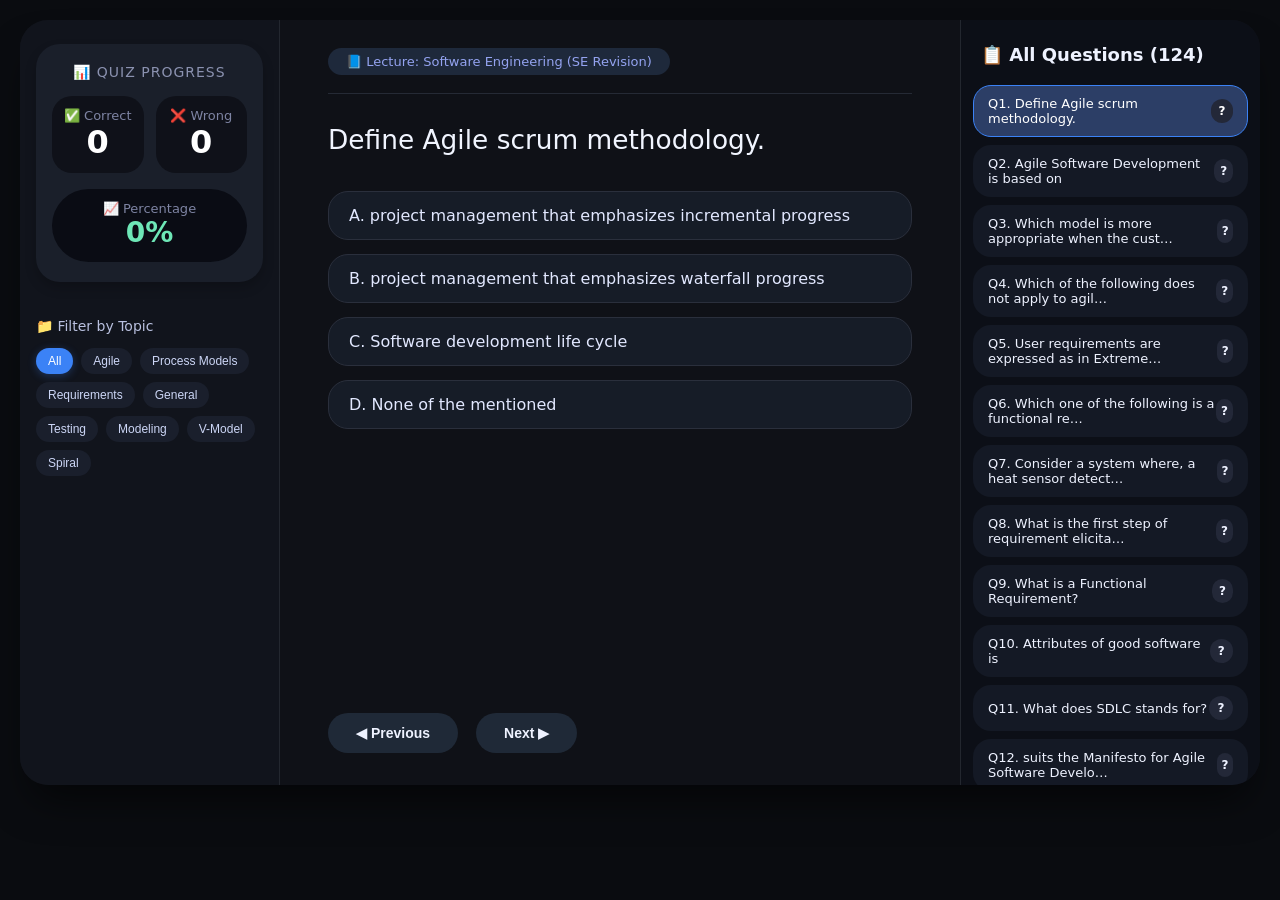
==== index.html @ 55962c2b "Rename file" ====
<!DOCTYPE html>
<html lang="en">
<head>
    <meta charset="UTF-8">
    <meta name="viewport" content="width=device-width, initial-scale=1.0, user-scalable=yes">
    <title>SE Revision Quiz | Software Engineering Interactive</title>
    <style>
        * {
            margin: 0;
            padding: 0;
            box-sizing: border-box;
        }

        body {
            background: #0a0c10;
            font-family: 'Inter', system-ui, -apple-system, 'Segoe UI', Roboto, 'Helvetica Neue', sans-serif;
            padding: 20px;
            color: #eef2ff;
        }

        /* main container */
        .quiz-container {
            max-width: 1600px;
            margin: 0 auto;
            display: grid;
            grid-template-columns: 260px 1fr 300px;
            gap: 20px;
            background: #0f1117;
            border-radius: 28px;
            overflow: hidden;
            box-shadow: 0 25px 40px -12px rgba(0,0,0,0.6);
        }

        /* ========= LEFT PANEL (Stats + Categories) ========= */
        .stats-panel {
            background: #11141c;
            padding: 24px 16px;
            border-right: 1px solid #23272f;
            display: flex;
            flex-direction: column;
            gap: 28px;
        }

        .stats-card {
            background: #1a1f2a;
            border-radius: 24px;
            padding: 20px 16px;
            text-align: center;
            box-shadow: 0 6px 12px rgba(0,0,0,0.2);
        }

        .stats-card h3 {
            font-size: 14px;
            font-weight: 500;
            text-transform: uppercase;
            letter-spacing: 1px;
            color: #8b92b0;
            margin-bottom: 16px;
        }

        .stats-numbers {
            display: flex;
            justify-content: space-between;
            gap: 12px;
            margin-top: 8px;
        }

        .stat-item {
            flex: 1;
            background: #0f1119;
            border-radius: 20px;
            padding: 12px 4px;
        }

        .stat-label {
            font-size: 13px;
            color: #7e84a3;
        }

        .stat-value {
            font-size: 32px;
            font-weight: 700;
            color: white;
            line-height: 1.2;
        }

        .percentage {
            margin-top: 16px;
            background: #0a0c14;
            border-radius: 40px;
            padding: 12px;
        }

        .percentage .stat-label {
            font-size: 13px;
        }

        .percentage .stat-value {
            font-size: 28px;
            color: #6ee7b7;
        }

        .category-filter {
            margin-top: 8px;
        }

        .category-filter h4 {
            font-size: 14px;
            margin-bottom: 14px;
            color: #b9c0df;
            font-weight: 500;
        }

        .filter-buttons {
            display: flex;
            flex-wrap: wrap;
            gap: 8px;
        }

        .filter-btn {
            background: #1a1f2c;
            border: none;
            padding: 6px 12px;
            border-radius: 40px;
            font-size: 12px;
            font-weight: 500;
            color: #ccd6f6;
            cursor: pointer;
            transition: all 0.2s;
        }

        .filter-btn.active {
            background: #3b82f6;
            color: white;
            box-shadow: 0 2px 8px rgba(59,130,246,0.3);
        }

        .filter-btn:hover:not(.active) {
            background: #2d3343;
        }

        /* ========= MIDDLE PANEL (Lecture + Question) ========= */
        .quiz-main {
            background: #0f1117;
            padding: 28px 28px 32px;
            display: flex;
            flex-direction: column;
        }

        .lecture-header {
            border-bottom: 1px solid #252a35;
            padding-bottom: 18px;
            margin-bottom: 28px;
        }

        .lecture-badge {
            background: #1e293b;
            display: inline-block;
            padding: 6px 18px;
            border-radius: 40px;
            font-size: 13px;
            font-weight: 500;
            color: #94a3f0;
        }

        .question-area {
            flex: 1;
        }

        .question-text {
            font-size: 1.65rem;
            font-weight: 500;
            line-height: 1.4;
            margin-bottom: 32px;
            color: #f1f5ff;
        }

        .options-list {
            display: flex;
            flex-direction: column;
            gap: 14px;
            margin-bottom: 48px;
        }

        .option {
            background: #161c27;
            border-radius: 20px;
            padding: 14px 20px;
            border: 1px solid #2a2f3c;
            cursor: pointer;
            transition: all 0.2s;
            font-size: 1rem;
            color: #e2e8ff;
        }

        .option:hover {
            background: #1f2736;
            border-color: #4b556b;
        }

        .option.disabled-opt {
            pointer-events: none;
            opacity: 0.7;
        }

        .option.correct-highlight {
            background: #0f3b2c;
            border-color: #2ecc71;
            color: #c6f7e5;
        }

        .option.wrong-highlight {
            background: #3b1e2a;
            border-color: #f87171;
            color: #ffe0e0;
        }

        .nav-buttons {
            display: flex;
            gap: 18px;
            margin-top: 20px;
        }

        .nav-btn {
            background: #1f2937;
            border: none;
            padding: 12px 28px;
            border-radius: 44px;
            font-weight: 600;
            font-size: 14px;
            color: #eef2ff;
            cursor: pointer;
            transition: 0.2s;
        }

        .nav-btn:hover {
            background: #2d3a4e;
        }

        /* ========= RIGHT PANEL (All Questions) ========= */
        .all-questions-panel {
            background: #0c0f17;
            border-left: 1px solid #23272f;
            padding: 24px 12px;
            overflow-y: auto;
            max-height: 85vh;
        }

        .all-questions-panel h3 {
            font-size: 18px;
            margin-bottom: 20px;
            padding-left: 8px;
            font-weight: 600;
        }

        .questions-grid {
            display: flex;
            flex-direction: column;
            gap: 8px;
        }

        .q-item {
            background: #141925;
            padding: 10px 14px;
            border-radius: 18px;
            font-size: 13px;
            font-weight: 500;
            cursor: pointer;
            transition: 0.1s;
            display: flex;
            justify-content: space-between;
            align-items: center;
            border: 1px solid transparent;
        }

        .q-item:hover {
            background: #1f2538;
            border-color: #3b4259;
        }

        .q-item.active-question {
            background: #2c3e66;
            border-color: #3b82f6;
            color: white;
        }

        .q-status {
            width: 24px;
            height: 24px;
            border-radius: 30px;
            background: #232838;
            display: inline-flex;
            align-items: center;
            justify-content: center;
            font-size: 12px;
            font-weight: bold;
        }

        .q-status.correct-dot {
            background: #2ecc71;
            color: #000;
        }

        .q-status.wrong-dot {
            background: #f97316;
            color: white;
        }

        .footer-note {
            margin-top: 24px;
            text-align: center;
            font-size: 11px;
            color: #5b6380;
        }

        @media (max-width: 1000px) {
            .quiz-container {
                grid-template-columns: 1fr;
            }
            .stats-panel, .all-questions-panel {
                border: none;
            }
        }
    </style>
</head>
<body>
<div class="quiz-container" id="quizRoot">
    <!-- left panel dynamic but filled via js -->
</div>

<script>
    // --------------------------------------------------------------
    //  COMPLETE QUESTION BANK (Based on SE Revision I.pdf)
    //  total 124 questions, covering Agile, Requirements, V-Model, Spiral, UML, etc.
    // --------------------------------------------------------------
    const QUESTIONS = [
        { id:1, text:"Define Agile scrum methodology.", options:["project management that emphasizes incremental progress","project management that emphasizes waterfall progress","Software development life cycle","None of the mentioned"], correct:0, category:"Agile" },
        { id:2, text:"Agile Software Development is based on", options:["Incremental Development","Iterative Development","All the above","None of the above"], correct:2, category:"Agile" },
        { id:3, text:"Which model is more appropriate when the customer is expected to change requirements during the product development?", options:["Waterfall model","Incremental model","Reuse-based development","None of the mentioned"], correct:1, category:"Process Models" },
        { id:4, text:"Which of the following does not apply to agility to a software process?", options:["Uses incremental product delivery strategy","Only essential work products are produced","Eliminate project planning and testing","All the above"], correct:2, category:"Agile" },
        { id:5, text:"User requirements are expressed as in Extreme Programming.", options:["implementation tasks","functionalities","scenarios","All the above"], correct:2, category:"Agile" },
        { id:6, text:"Which one of the following is a functional requirement?", options:["Maintainability","Portability","Performance","All of the above"], correct:3, category:"Requirements" },
        { id:7, text:"Consider a system where, a heat sensor detects an intrusion and alerts the security company. What kind of a requirement the system is providing?", options:["Functional","Non-functional","All the above","None of the above"], correct:0, category:"Requirements" },
        { id:8, text:"What is the first step of requirement elicitation?", options:["Identifying Stakeholder","Listing out Requirements","Requirements Gathering","All the above"], correct:0, category:"Requirements" },
        { id:9, text:"What is a Functional Requirement?", options:["Specifies the tasks the program must complete","Specifies the tasks the program should not complete","Specifies the tasks the program must not work","All of the mentioned"], correct:0, category:"Requirements" },
        { id:10, text:"Attributes of good software is", options:["Development","Maintainability & functionality","Functionality","Maintainability"], correct:1, category:"General" },
        { id:11, text:"What does SDLC stands for?", options:["System Design Life Cycle","Software Design Life Cycle","Software Development Life Cycle","System Development Life cycle"], correct:2, category:"General" },
        { id:12, text:"suits the Manifesto for Agile Software Development.", options:["Customer collaboration","Individuals and interactions","Working software","All of the mentioned"], correct:3, category:"Agile" },
        { id:13, text:"What are agile manifesto principles?", options:["Customer satisfaction","Face-to-face communication within a development team","Changes in requirements are welcome","All of the mentioned"], correct:3, category:"Agile" },
        { id:14, text:"Which one of the following is not a step of requirement engineering?", options:["elicitation","design","analysis","documentation"], correct:1, category:"Requirements" },
        { id:15, text:"The user system requirements are the parts of which document?", options:["SDD","SRS","DDD","SRD"], correct:1, category:"Requirements" },
        { id:16, text:"What is the primary purpose of software engineering?", options:["To write code","To manage software projects","To create reliable software systems","To debug existing software"], correct:2, category:"General" },
        { id:17, text:"What does 'refactoring' mean in software development?", options:["Adding new features","Improving code structure without changing its behavior","Testing the software","Writing documentation"], correct:1, category:"Agile" },
        { id:18, text:"What is the main goal of software testing?", options:["To ensure software meets requirements","To reduce development time","To increase software complexity","To eliminate all bugs"], correct:0, category:"Testing" },
        { id:19, text:"In software development, what is a 'sprint'?", options:["A long-term project phase","A short, time-boxed period for completing specific work","A type of software release","A method for bug fixing"], correct:1, category:"Agile" },
        { id:20, text:"Which of the following is a key principle of Agile development?", options:["Comprehensive documentation","Customer collaboration over contract negotiation","Following a strict plan","Delivering a complete product at once"], correct:1, category:"Agile" },
        { id:21, text:"What is the role of a 'scrum master' in agile development?", options:["To write code","To manage the product backlog","To facilitate the scrum process and remove obstacles","To perform user acceptance testing"], correct:2, category:"Agile" },
        { id:22, text:"What is a software requirement?", options:["A system's architecture","A service needed by a user","A programming language specification","None of the above"], correct:1, category:"Requirements" },
        { id:23, text:"Which type of requirement specifies what the system should do?", options:["Functional requirements","Non-functional requirements","Performance requirements","System requirements"], correct:0, category:"Requirements" },
        { id:24, text:"Which of the following is an example of non-functional requirements?", options:["User login functionality","System scalability","Payment processing","Account management"], correct:1, category:"Requirements" },
        { id:25, text:"What is requirements engineering?", options:["Building software","Documenting user needs","A process to identify, document, and manage requirements","Coding and testing software"], correct:2, category:"Requirements" },
        { id:26, text:"The first step in requirements engineering is", options:["Validation","Elicitation","Analysis","Specification"], correct:1, category:"Requirements" },
        { id:27, text:"A requirement that specifies how fast a system must respond is an example of ....", options:["Functional requirement","Non-functional requirement","User requirement","None of the above"], correct:1, category:"Requirements" },
        { id:28, text:"Which elicitation method involves interacting directly with stakeholders?", options:["Document analysis","Interviews","Observation","Brainstorming"], correct:1, category:"Requirements" },
        { id:29, text:"A structured group session to gather requirements is called", options:["Survey","Brainstorming","Joint Application Development (JAD)","Focus group"], correct:2, category:"Requirements" },
        { id:30, text:"What is the purpose of prototyping in requirements elicitation?", options:["To test code","To visualize user requirements","To prepare the final system","To evaluate system performance"], correct:1, category:"Requirements" },
        { id:31, text:"Which technique is best for understanding user tasks in their natural environment?", options:["Observation","Interview","Questionnaire","Workshop"], correct:0, category:"Requirements" },
        { id:32, text:"What is a 'use case'?", options:["A testing technique","A representation of user-system interaction","A deployment diagram","A project management tool"], correct:1, category:"Modeling" },
        { id:33, text:"In requirements elicitation, 'document analysis' involves", options:["Creating new documents","Reviewing existing documentation","Writing test cases","Managing risk"], correct:1, category:"Requirements" },
        { id:34, text:"Which of these is a stakeholder in requirements gathering?", options:["End-user","System architect","Customer","All of the above"], correct:3, category:"Requirements" },
        { id:35, text:"Which process ensures all requirements are complete and consistent?", options:["Validation","Analysis","Specification","Design"], correct:0, category:"Requirements" },
        { id:36, text:"Which diagram is used to model requirements?", options:["Sequence diagram","Use case diagram","Class diagram","Activity diagram"], correct:1, category:"Modeling" },
        { id:37, text:"Requirements that contradict each other are called", options:["Overlapping requirements","Inconsistent requirements","Derived requirements","Functional requirements"], correct:1, category:"Requirements" },
        { id:38, text:"What is the main purpose of the Software Requirements Specification (SRS) document?", options:["To design the software","To outline requirements in detail","To test the software","To validate software performance"], correct:1, category:"Requirements" },
        { id:39, text:"Which of the following is NOT a characteristic of a good requirement?", options:["Feasibility","Ambiguity","Testability","Traceability"], correct:1, category:"Requirements" },
        { id:40, text:"A requirement that is ambiguous", options:["Is precise and testable","Is open to multiple interpretations","Clearly defines user needs","Has measurable acceptance criteria"], correct:1, category:"Requirements" },
        { id:41, text:"Which SRS quality attribute ensures requirements are implementable within the system constraints?", options:["Completeness","Feasibility","Consistency","Modifiability"], correct:1, category:"Requirements" },
        { id:42, text:"What is the importance of prioritizing requirements?", options:["To reduce project cost","To address high-impact needs first","To eliminate unnecessary features","To define system constraints"], correct:1, category:"Requirements" },
        { id:43, text:"What is the main purpose of requirements validation?", options:["To ensure requirements meet stakeholder needs","To verify system functionality","To prioritize requirements","To eliminate redundant requirements"], correct:0, category:"Requirements" },
        { id:44, text:"Which model is suitable for projects with unclear or changing requirements?", options:["Waterfall model","Plan-based model","Agile model","All the mentioned"], correct:2, category:"Process Models" },
        { id:45, text:"What is a 'user story' in Agile?", options:["A detailed technical document","A description of a feature from the user's perspective","A project management chart","A database schema"], correct:1, category:"Agile" },
        { id:46, text:"Which of the following is NOT a core principle of Agile?", options:["Customer collaboration","Responding to change","Following a strict plan","Working software"], correct:2, category:"Agile" },
        { id:47, text:"Continuous integration is a practice associated with which process?", options:["Waterfall","Agile","Spiral","Prototype"], correct:1, category:"Agile" },
        { id:48, text:"Which process is focused on early feedback by creating working versions of the software?", options:["Waterfall","Spiral","Prototype","V- model"], correct:2, category:"Process Models" },
        { id:49, text:"Which model is suitable for safety-critical systems?", options:["Agile","Waterfall","Prototype","Big bang"], correct:1, category:"Process Models" },
        { id:50, text:"What is 'refactoring' in software development?", options:["Adding new features","Redesigning the database","Improving internal structure without changing external behavior","Writing user documentation"], correct:2, category:"Agile" },
        { id:51, text:"What is the primary goal of software integration?", options:["To isolate individual components","To combine software components into a unified system","To document user requirements","To design user interfaces"], correct:1, category:"General" },
        { id:52, text:"Which type of testing focuses on verifying the interaction between software modules?", options:["Unit testing","Integration testing","System testing","Acceptance testing"], correct:1, category:"Testing" },
        { id:53, text:"What is the primary goal of reuse-oriented software engineering?", options:["Develop from scratch","Minimize development time and cost by reusing components","Focus on highly customized software","Prioritize documentation"], correct:1, category:"General" },
        { id:54, text:"What is the primary goal of requirements engineering?", options:["Writing code efficiently","Designing user interfaces","Understanding and documenting user needs","Testing software thoroughly"], correct:2, category:"Requirements" },
        { id:55, text:"Which phase of requirements engineering involves gathering information from stakeholders?", options:["Validation","Elicitation","Specification","Management"], correct:1, category:"Requirements" },
        { id:56, text:"What is a 'stakeholder' in requirements engineering?", options:["Software developer","Anyone affected by the system","Database administrator","Network engineer"], correct:1, category:"Requirements" },
        { id:57, text:"What does 'functional requirements' describe?", options:["User interface design","System performance","What the system should do","Security constraints"], correct:2, category:"Requirements" },
        { id:58, text:"What does 'non-functional requirements' describe?", options:["Specific features","How well the system performs","Database schemas","User manuals"], correct:1, category:"Requirements" },
        { id:59, text:"Which technique is used to document requirements in a structured way?", options:["Brainstorming","Prototyping","Use cases","Interviews"], correct:2, category:"Requirements" },
        { id:60, text:"What is a 'use case diagram'?", options:["Database relationships","User interactions with the system","Code dependencies","Network topology"], correct:1, category:"Modeling" },
        { id:61, text:"Benefit of prioritizing requirements?", options:["Increased complexity","Focus on most critical features first","Reduced user satisfaction","Increased costs"], correct:1, category:"Requirements" },
        { id:62, text:"Which activities included in Requirements engineering process?", options:["Elicitation and analysis","Specification","Validation","All the mentioned"], correct:3, category:"Requirements" },
        { id:63, text:"What is the primary purpose of software validation?", options:["Verify software built correctly","Ensure software meets user requirements","Optimize code performance","Document development"], correct:1, category:"Testing" },
        { id:64, text:"Verification is concerned with", options:["User satisfaction","Building the right product","Building the product right","Design phase"], correct:2, category:"Testing" },
        { id:65, text:"Validation is concerned with", options:["User satisfaction","Building the right product","Building the product right","Design phase"], correct:1, category:"Testing" },
        { id:66, text:"Which of the following is an example of validation?", options:["Inspection","Walkthrough","User acceptance testing","Static analysis"], correct:2, category:"Testing" },
        { id:67, text:"Which process ensures compliance with specifications?", options:["Validation","Verification","Maintenance","Deployment"], correct:1, category:"Testing" },
        { id:68, text:"Which question does verification answer?", options:["Is product useful?","Are we building the right product?","Are we building the product right?","Is product profitable?"], correct:2, category:"Testing" },
        { id:69, text:"Which question does validation answer?", options:["Is design correct?","Are we building the right product?","Are we building the product right?","Is coding correct?"], correct:1, category:"Testing" },
        { id:70, text:"Which of the following is a validation activity?", options:["Unit testing","Integration testing","Acceptance testing","Static analysis"], correct:2, category:"Testing" },
        { id:71, text:"Role of the customer or end-user in validation?", options:["Design architecture","Reviewing and approving software","Writing code","Managing team"], correct:1, category:"Testing" },
        { id:72, text:"Which testing technique determines if software satisfies specified requirements?", options:["Unit testing","Integration testing","System testing","Acceptance testing"], correct:3, category:"Testing" },
        { id:73, text:"Difference between verification and validation?", options:["Verification checks correctness, validation checks user needs","Verification checks user needs, validation checks correctness","Same thing","Performance vs security"], correct:0, category:"Testing" },
        { id:74, text:"In V-model, which phase corresponds to unit testing?", options:["Requirements analysis","Architectural design","Detailed design","Coding"], correct:3, category:"V-Model" },
        { id:75, text:"Which phase corresponds to acceptance testing in V-model?", options:["Requirements analysis","Architectural design","System design","Coding"], correct:0, category:"V-Model" },
        { id:76, text:"What does the 'V' in V-model represent?", options:["Validation and verification","Visual representation","Velocity and volume","Variability"], correct:0, category:"V-Model" },
        { id:77, text:"In V-model, which testing level is performed after integration testing?", options:["Unit testing","Acceptance testing","System testing","Alpha testing"], correct:2, category:"V-Model" },
        { id:78, text:"Primary disadvantage of the V-model?", options:["Lack of documentation","Difficulty handling changing requirements","Poor testing coverage","Inefficient resource allocation"], correct:1, category:"V-Model" },
        { id:79, text:"Which phase corresponds to system testing in V-model?", options:["Requirements analysis","Architectural design","System design","Coding"], correct:2, category:"V-Model" },
        { id:80, text:"Which level of testing checks interaction between modules?", options:["Unit","Integration","System","Acceptance"], correct:1, category:"Testing" },
        { id:81, text:"Which is correct for Agile development?", options:["Specification, design, implementation interleaved","Series of versions with stakeholder involvement","Frequent delivery","All the mentioned"], correct:3, category:"Agile" },
        { id:82, text:"Key practices for agile development?", options:["User stories","Test-first & Refactoring","Pair programming","All the mentioned"], correct:3, category:"Agile" },
        { id:83, text:"Spiral Model primarily focuses on", options:["Coding speed","Documentation","Risk analysis","Testing only"], correct:2, category:"Spiral" },
        { id:84, text:"Each loop in the Spiral Model represents", options:["Test case","Development phase","Complete project","Maintenance cycle"], correct:1, category:"Spiral" },
        { id:85, text:"Spiral Model is best suited for", options:["Small projects","Low-risk projects","Large, complex, high-risk projects","Simple CRUD"], correct:2, category:"Spiral" },
        { id:86, text:"In Spiral Model, risk is evaluated during", options:["Planning","Coding","Risk analysis phase","Testing"], correct:2, category:"Spiral" },
        { id:87, text:"Spiral Model is also known as", options:["Linear model","Evolutionary process model","Static model","Sequential model"], correct:1, category:"Spiral" },
        { id:88, text:"First step in each spiral loop is", options:["Testing","Planning","Coding","Deployment"], correct:1, category:"Spiral" },
        { id:89, text:"Which activity follows risk analysis in Spiral Model?", options:["Planning","Engineering (development & testing)","Maintenance","Documentation"], correct:1, category:"Spiral" },
        { id:90, text:"What does each spiral end with?", options:["Coding","Documentation","Customer evaluation","Testing"], correct:2, category:"Spiral" },
        { id:91, text:"Spiral Model can be considered combination of", options:["Iterative and Waterfall","Agile only","Testing and deployment","Coding and debugging"], correct:0, category:"Spiral" },
        { id:92, text:"Key strength of Spiral Model?", options:["Simple to manage","No need for experts","Early identification of risks","Low cost"], correct:2, category:"Spiral" },
        { id:93, text:"Which phase involves customer feedback and approval?", options:["Planning","Risk Analysis","Engineering","Evaluation"], correct:3, category:"Spiral" },
        { id:94, text:"is the process of developing abstract models of a system, each presenting a different view.", options:["System modeling","Waterfall","Agile","Unit testing"], correct:0, category:"Modeling" },
        { id:95, text:"Which model type shows how system interacts with external environment?", options:["Structural","Behavioral","Context model","Interaction"], correct:2, category:"Modeling" },
        { id:96, text:"Interaction models include which diagram types?", options:["Use case and sequence","Class and state","Activity and class","Component and deployment"], correct:0, category:"Modeling" },
        { id:97, text:"What do structural models (class diagrams) represent?", options:["Dynamic behavior","External context","Internal organization & relationships","UI layouts"], correct:2, category:"Modeling" },
        { id:98, text:"Which perspective focuses on dynamic behavior (activity, state transitions)?", options:["Context","Interaction","Structural","Behavioral"], correct:3, category:"Modeling" },
        { id:99, text:"Which is a type of UML diagram?", options:["Class","Activity","Sequence","All the mentioned"], correct:3, category:"Modeling" },
        { id:100, text:"Structural models display organization in terms of components and relationships.", options:["Structural models","Behavioral models","Interaction models","All"], correct:0, category:"Modeling" },
        { id:101, text:"helps to identify user requirements.", options:["Structural models","Behavioral models","Interaction models","None"], correct:2, category:"Modeling" },
        { id:102, text:"Which represents structural models?", options:["Class diagram","Activity diagram","Sequence diagram","Use-case"], correct:0, category:"Modeling" },
        { id:103, text:"Which UML diagram represents interaction models?", options:["Class","Activity","Sequence","State"], correct:2, category:"Modeling" },
        { id:104, text:"Sequence diagram models", options:["Interaction between objects over time","Physical deployment","Workflow","Hierarchical relationships"], correct:0, category:"Modeling" },
        { id:105, text:"Best UML diagram for system reaction to events?", options:["Sequence","State machine","Class","Activity"], correct:1, category:"Modeling" },
        { id:106, text:"Rectangle in class diagram represents?", options:["Use case","Class","Object interaction","Deployment"], correct:1, category:"Modeling" },
        { id:107, text:"Lifelines in sequence diagram represent?", options:["Requirements","Object interactions over time","User stories","Hardware"], correct:1, category:"Modeling" },
        { id:108, text:"Use case diagram consists of", options:["Actors, use cases, relationships","Classes","Components","States"], correct:0, category:"Modeling" },
        { id:109, text:"NOT a system modeling technique?", options:["Object-oriented","Agile methodology","Data flow","State modeling"], correct:1, category:"Modeling" },
        { id:110, text:"shows object classes and associations.", options:["Sequence","Use case","Activity","Class diagram"], correct:3, category:"Modeling" },
        { id:111, text:"shows activities involved in data processing.", options:["Sequence","Use case","Activity","Class"], correct:2, category:"Modeling" },
        { id:112, text:"reveals how system is used in broader business processes.", options:["Process model","State model","Interaction model","All"], correct:0, category:"Modeling" },
        { id:113, text:"shows dynamic behavior and how system responds to events.", options:["Structural","Behavioral","Interaction","All"], correct:1, category:"Modeling" },
        { id:114, text:"presents system and relationship with other systems.", options:["Class diagram","Activity","Sequence","Context diagram"], correct:3, category:"Modeling" },
        { id:115, text:"Which is static model?", options:["Structural","Behavioral","All","Both"], correct:0, category:"Modeling" },
        { id:116, text:"State machine model focuses on", options:["Data flow","Sequence of interactions","System states and transitions","Object hierarchies"], correct:2, category:"Modeling" },
        { id:117, text:"Which diagram useful for modeling functional requirements from user perspective?", options:["Class","Use case","Activity","Sequence"], correct:1, category:"Modeling" },
        { id:118, text:"Vertical lifeline in sequence diagram represents", options:["Time progression","Message priority","Processing time","Architecture layers"], correct:0, category:"Modeling" },
        { id:119, text:"Best for modeling logic of business processes?", options:["Sequence","Activity","State machine","Class"], correct:1, category:"Modeling" },
        { id:120, text:"Which diagram focuses on system boundary without internal detail?", options:["Context model","Sequence","Class","Activity"], correct:0, category:"Modeling" },
        { id:121, text:"Primary output of architectural design process?", options:["Code documentation","Test cases","Architectural model with components","Deployment script"], correct:2, category:"General" },
        { id:122, text:"Which Agile methodology uses pair programming?", options:["Scrum","Kanban","Extreme Programming (XP)","Waterfall"], correct:2, category:"Agile" },
        { id:123, text:"In V-model, which phase is paired with system testing?", options:["Requirements","Architectural design","System design","Module design"], correct:2, category:"V-Model" },
        { id:124, text:"What is the main advantage of iterative development?", options:["Early delivery of subset","Less testing","No planning","Avoids documentation"], correct:0, category:"Process Models" }
    ];

    // ----- state management
    let userAnswers = new Array(QUESTIONS.length).fill(null); // stores selected option index
    let answerStatus = new Array(QUESTIONS.length).fill(false); // true if answered
    let currentIndex = 0;
    let activeCategory = "All";

    function computeStats() {
        let correct = 0;
        for(let i=0; i<QUESTIONS.length; i++) {
            if(answerStatus[i] && userAnswers[i] === QUESTIONS[i].correct) correct++;
        }
        let wrong = answerStatus.filter((v,i)=> v && userAnswers[i] !== QUESTIONS[i].correct).length;
        let percentage = answerStatus.length ? Math.round((correct / answerStatus.filter(v=>v).length)*100) : 0;
        if(isNaN(percentage)) percentage = 0;
        return { correct, wrong, answered: answerStatus.filter(v=>v).length, percentage };
    }

    function renderAll() {
        const stats = computeStats();
        const filtered = activeCategory === "All" ? QUESTIONS : QUESTIONS.filter(q => q.category === activeCategory);
        const mainQuestion = QUESTIONS[currentIndex];
        const currentAnswered = answerStatus[currentIndex];
        const selectedOpt = userAnswers[currentIndex];
        
        const leftHtml = `
            <div class="stats-panel">
                <div class="stats-card">
                    <h3>📊 QUIZ PROGRESS</h3>
                    <div class="stats-numbers">
                        <div class="stat-item"><div class="stat-label">✅ Correct</div><div class="stat-value">${stats.correct}</div></div>
                        <div class="stat-item"><div class="stat-label">❌ Wrong</div><div class="stat-value">${stats.wrong}</div></div>
                    </div>
                    <div class="percentage"><div class="stat-label">📈 Percentage</div><div class="stat-value">${stats.percentage}%</div></div>
                </div>
                <div class="category-filter"><h4>📁 Filter by Topic</h4><div class="filter-buttons" id="filterButtons"></div></div>
            </div>
        `;
        const uniqueCats = ["All", ...new Set(QUESTIONS.map(q=>q.category))];
        const filterBtnsHtml = uniqueCats.map(cat => `<button class="filter-btn ${activeCategory===cat?'active':''}" data-cat="${cat}">${cat}</button>`).join('');
        
        const middleHtml = `
            <div class="quiz-main">
                <div class="lecture-header"><span class="lecture-badge">📘 Lecture: Software Engineering (SE Revision)</span></div>
                <div class="question-area"><div class="question-text">${mainQuestion.text}</div>
                <div class="options-list" id="optionsContainer"></div></div>
                <div class="nav-buttons"><button class="nav-btn" id="prevBtn">◀ Previous</button><button class="nav-btn" id="nextBtn">Next ▶</button></div>
            </div>
        `;
        
        const rightHtml = `
            <div class="all-questions-panel"><h3>📋 All Questions (${QUESTIONS.length})</h3><div class="questions-grid" id="questionsGrid"></div><div class="footer-note">Click any to jump</div></div>
        `;
        
        document.getElementById("quizRoot").innerHTML = leftHtml + middleHtml + rightHtml;
        document.getElementById("filterButtons").innerHTML = filterBtnsHtml;
        document.querySelectorAll(".filter-btn").forEach(btn => {
            btn.addEventListener("click", (e) => { activeCategory = btn.dataset.cat; renderAll(); });
        });
        
        // render options
        const optsDiv = document.getElementById("optionsContainer");
        optsDiv.innerHTML = mainQuestion.options.map((opt, idx) => {
            let extraClass = "";
            if(currentAnswered) {
                if(idx === mainQuestion.correct) extraClass = "correct-highlight";
                else if(idx === selectedOpt && selectedOpt !== mainQuestion.correct) extraClass = "wrong-highlight";
            }
            return `<div class="option ${extraClass} ${currentAnswered ? 'disabled-opt' : ''}" data-opt-index="${idx}">${String.fromCharCode(65+idx)}. ${opt}</div>`;
        }).join('');
        if(!currentAnswered) {
            document.querySelectorAll(".option").forEach(optDiv => {
                optDiv.addEventListener("click", (e) => {
                    if(answerStatus[currentIndex]) return;
                    const chosen = parseInt(optDiv.dataset.optIndex);
                    userAnswers[currentIndex] = chosen;
                    answerStatus[currentIndex] = true;
                    renderAll();
                });
            });
        }
        // grid
        const gridDiv = document.getElementById("questionsGrid");
        gridDiv.innerHTML = QUESTIONS.map((q, idx) => {
            let statusIcon = "";
            if(answerStatus[idx]) {
                let isCorrect = (userAnswers[idx] === q.correct);
                statusIcon = `<span class="q-status ${isCorrect ? 'correct-dot' : 'wrong-dot'}">${isCorrect ? '✓' : '✗'}</span>`;
            } else statusIcon = `<span class="q-status">?</span>`;
            return `<div class="q-item ${idx===currentIndex ? 'active-question' : ''}" data-qidx="${idx}"><span>Q${idx+1}. ${q.text.substring(0,45)}${q.text.length>45?'…':''}</span>${statusIcon}</div>`;
        }).join('');
        document.querySelectorAll(".q-item").forEach(el => {
            el.addEventListener("click", (e) => { currentIndex = parseInt(el.dataset.qidx); renderAll(); });
        });
        document.getElementById("prevBtn").addEventListener("click", () => { if(currentIndex>0) { currentIndex--; renderAll(); } });
        document.getElementById("nextBtn").addEventListener("click", () => { if(currentIndex<QUESTIONS.length-1) { currentIndex++; renderAll(); } });
    }
    renderAll();
</script>
</body>
</html>
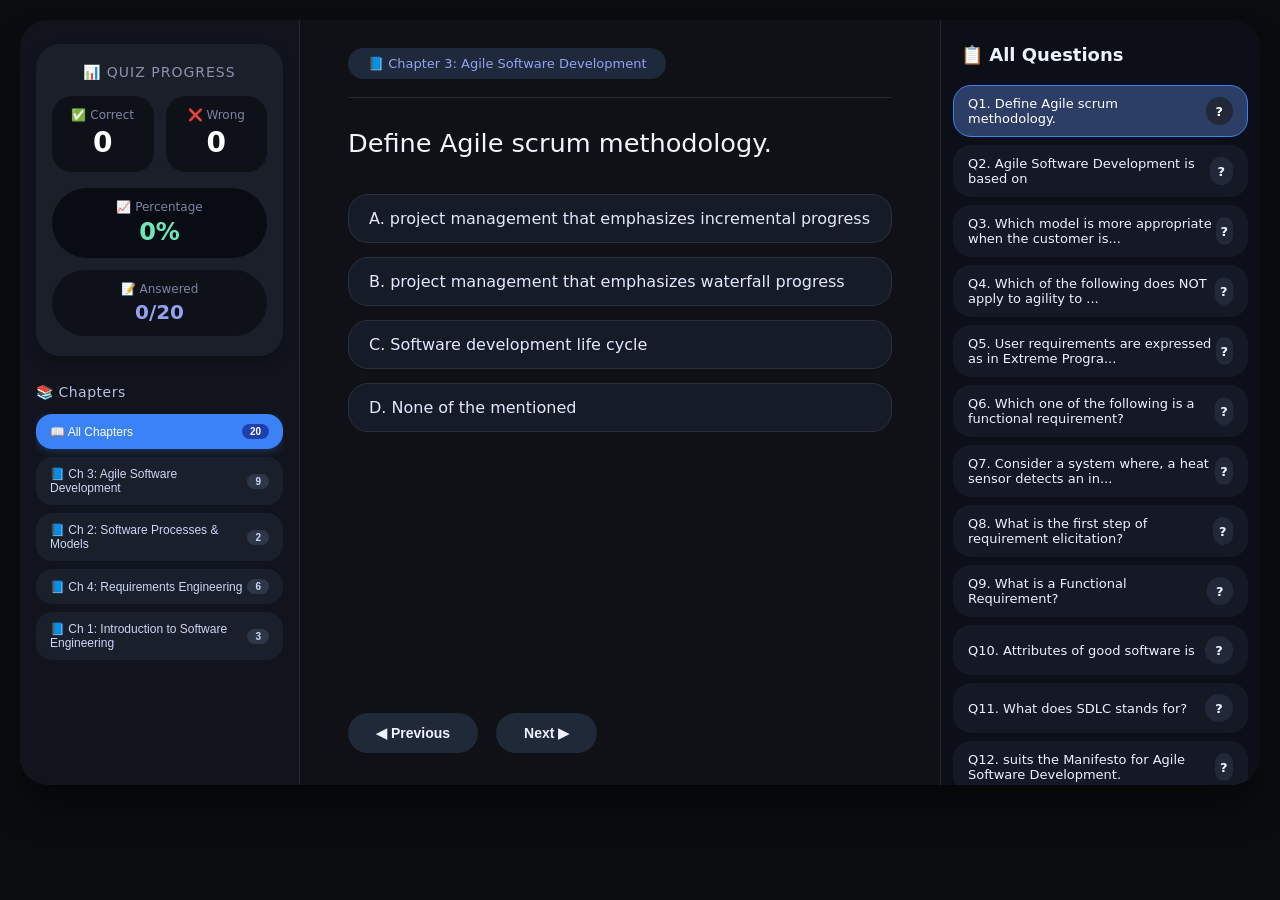
==== commit e5f7f588: "Rename file" ====
--- a/index.html
+++ b/index.html
@@ -3,560 +3,68 @@
 <head>
     <meta charset="UTF-8">
     <meta name="viewport" content="width=device-width, initial-scale=1.0, user-scalable=yes">
-    <title>SE Revision Quiz | Software Engineering Interactive</title>
-    <style>
-        * {
-            margin: 0;
-            padding: 0;
-            box-sizing: border-box;
-        }
-
-        body {
-            background: #0a0c10;
-            font-family: 'Inter', system-ui, -apple-system, 'Segoe UI', Roboto, 'Helvetica Neue', sans-serif;
-            padding: 20px;
-            color: #eef2ff;
-        }
-
-        /* main container */
-        .quiz-container {
-            max-width: 1600px;
-            margin: 0 auto;
-            display: grid;
-            grid-template-columns: 260px 1fr 300px;
-            gap: 20px;
-            background: #0f1117;
-            border-radius: 28px;
-            overflow: hidden;
-            box-shadow: 0 25px 40px -12px rgba(0,0,0,0.6);
-        }
-
-        /* ========= LEFT PANEL (Stats + Categories) ========= */
-        .stats-panel {
-            background: #11141c;
-            padding: 24px 16px;
-            border-right: 1px solid #23272f;
-            display: flex;
-            flex-direction: column;
-            gap: 28px;
-        }
-
-        .stats-card {
-            background: #1a1f2a;
-            border-radius: 24px;
-            padding: 20px 16px;
-            text-align: center;
-            box-shadow: 0 6px 12px rgba(0,0,0,0.2);
-        }
-
-        .stats-card h3 {
-            font-size: 14px;
-            font-weight: 500;
-            text-transform: uppercase;
-            letter-spacing: 1px;
-            color: #8b92b0;
-            margin-bottom: 16px;
-        }
-
-        .stats-numbers {
-            display: flex;
-            justify-content: space-between;
-            gap: 12px;
-            margin-top: 8px;
-        }
-
-        .stat-item {
-            flex: 1;
-            background: #0f1119;
-            border-radius: 20px;
-            padding: 12px 4px;
-        }
-
-        .stat-label {
-            font-size: 13px;
-            color: #7e84a3;
-        }
-
-        .stat-value {
-            font-size: 32px;
-            font-weight: 700;
-            color: white;
-            line-height: 1.2;
-        }
-
-        .percentage {
-            margin-top: 16px;
-            background: #0a0c14;
-            border-radius: 40px;
-            padding: 12px;
-        }
-
-        .percentage .stat-label {
-            font-size: 13px;
-        }
-
-        .percentage .stat-value {
-            font-size: 28px;
-            color: #6ee7b7;
-        }
-
-        .category-filter {
-            margin-top: 8px;
-        }
-
-        .category-filter h4 {
-            font-size: 14px;
-            margin-bottom: 14px;
-            color: #b9c0df;
-            font-weight: 500;
-        }
-
-        .filter-buttons {
-            display: flex;
-            flex-wrap: wrap;
-            gap: 8px;
-        }
-
-        .filter-btn {
-            background: #1a1f2c;
-            border: none;
-            padding: 6px 12px;
-            border-radius: 40px;
-            font-size: 12px;
-            font-weight: 500;
-            color: #ccd6f6;
-            cursor: pointer;
-            transition: all 0.2s;
-        }
-
-        .filter-btn.active {
-            background: #3b82f6;
-            color: white;
-            box-shadow: 0 2px 8px rgba(59,130,246,0.3);
-        }
-
-        .filter-btn:hover:not(.active) {
-            background: #2d3343;
-        }
-
-        /* ========= MIDDLE PANEL (Lecture + Question) ========= */
-        .quiz-main {
-            background: #0f1117;
-            padding: 28px 28px 32px;
-            display: flex;
-            flex-direction: column;
-        }
-
-        .lecture-header {
-            border-bottom: 1px solid #252a35;
-            padding-bottom: 18px;
-            margin-bottom: 28px;
-        }
-
-        .lecture-badge {
-            background: #1e293b;
-            display: inline-block;
-            padding: 6px 18px;
-            border-radius: 40px;
-            font-size: 13px;
-            font-weight: 500;
-            color: #94a3f0;
-        }
-
-        .question-area {
-            flex: 1;
-        }
-
-        .question-text {
-            font-size: 1.65rem;
-            font-weight: 500;
-            line-height: 1.4;
-            margin-bottom: 32px;
-            color: #f1f5ff;
-        }
-
-        .options-list {
-            display: flex;
-            flex-direction: column;
-            gap: 14px;
-            margin-bottom: 48px;
-        }
-
-        .option {
-            background: #161c27;
-            border-radius: 20px;
-            padding: 14px 20px;
-            border: 1px solid #2a2f3c;
-            cursor: pointer;
-            transition: all 0.2s;
-            font-size: 1rem;
-            color: #e2e8ff;
-        }
-
-        .option:hover {
-            background: #1f2736;
-            border-color: #4b556b;
-        }
-
-        .option.disabled-opt {
-            pointer-events: none;
-            opacity: 0.7;
-        }
-
-        .option.correct-highlight {
-            background: #0f3b2c;
-            border-color: #2ecc71;
-            color: #c6f7e5;
-        }
-
-        .option.wrong-highlight {
-            background: #3b1e2a;
-            border-color: #f87171;
-            color: #ffe0e0;
-        }
-
-        .nav-buttons {
-            display: flex;
-            gap: 18px;
-            margin-top: 20px;
-        }
-
-        .nav-btn {
-            background: #1f2937;
-            border: none;
-            padding: 12px 28px;
-            border-radius: 44px;
-            font-weight: 600;
-            font-size: 14px;
-            color: #eef2ff;
-            cursor: pointer;
-            transition: 0.2s;
-        }
-
-        .nav-btn:hover {
-            background: #2d3a4e;
-        }
-
-        /* ========= RIGHT PANEL (All Questions) ========= */
-        .all-questions-panel {
-            background: #0c0f17;
-            border-left: 1px solid #23272f;
-            padding: 24px 12px;
-            overflow-y: auto;
-            max-height: 85vh;
-        }
-
-        .all-questions-panel h3 {
-            font-size: 18px;
-            margin-bottom: 20px;
-            padding-left: 8px;
-            font-weight: 600;
-        }
-
-        .questions-grid {
-            display: flex;
-            flex-direction: column;
-            gap: 8px;
-        }
-
-        .q-item {
-            background: #141925;
-            padding: 10px 14px;
-            border-radius: 18px;
-            font-size: 13px;
-            font-weight: 500;
-            cursor: pointer;
-            transition: 0.1s;
-            display: flex;
-            justify-content: space-between;
-            align-items: center;
-            border: 1px solid transparent;
-        }
-
-        .q-item:hover {
-            background: #1f2538;
-            border-color: #3b4259;
-        }
-
-        .q-item.active-question {
-            background: #2c3e66;
-            border-color: #3b82f6;
-            color: white;
-        }
-
-        .q-status {
-            width: 24px;
-            height: 24px;
-            border-radius: 30px;
-            background: #232838;
-            display: inline-flex;
-            align-items: center;
-            justify-content: center;
-            font-size: 12px;
-            font-weight: bold;
-        }
-
-        .q-status.correct-dot {
-            background: #2ecc71;
-            color: #000;
-        }
-
-        .q-status.wrong-dot {
-            background: #f97316;
-            color: white;
-        }
-
-        .footer-note {
-            margin-top: 24px;
-            text-align: center;
-            font-size: 11px;
-            color: #5b6380;
-        }
-
-        @media (max-width: 1000px) {
-            .quiz-container {
-                grid-template-columns: 1fr;
-            }
-            .stats-panel, .all-questions-panel {
-                border: none;
-            }
-        }
-    </style>
+    <title>Software Engineering Quiz | SE Revision</title>
+    <link rel="stylesheet" href="style.css">
 </head>
 <body>
-<div class="quiz-container" id="quizRoot">
-    <!-- left panel dynamic but filled via js -->
-</div>
+    <div class="quiz-container">
+        <!-- Left Panel: Stats & Chapters -->
+        <div class="stats-panel">
+            <div class="stats-card">
+                <h3>📊 QUIZ PROGRESS</h3>
+                <div class="stats-numbers">
+                    <div class="stat-item">
+                        <div class="stat-label">✅ Correct</div>
+                        <div class="stat-value" id="correctCount">0</div>
+                    </div>
+                    <div class="stat-item">
+                        <div class="stat-label">❌ Wrong</div>
+                        <div class="stat-value" id="wrongCount">0</div>
+                    </div>
+                </div>
+                <div class="percentage">
+                    <div class="stat-label">📈 Percentage</div>
+                    <div class="stat-value" id="percentageValue">0%</div>
+                </div>
+                <div class="answered-badge">
+                    <div class="stat-label">📝 Answered</div>
+                    <div class="stat-value" id="answeredCount">0</div>
+                </div>
+            </div>
 
-<script>
-    // --------------------------------------------------------------
-    //  COMPLETE QUESTION BANK (Based on SE Revision I.pdf)
-    //  total 124 questions, covering Agile, Requirements, V-Model, Spiral, UML, etc.
-    // --------------------------------------------------------------
-    const QUESTIONS = [
-        { id:1, text:"Define Agile scrum methodology.", options:["project management that emphasizes incremental progress","project management that emphasizes waterfall progress","Software development life cycle","None of the mentioned"], correct:0, category:"Agile" },
-        { id:2, text:"Agile Software Development is based on", options:["Incremental Development","Iterative Development","All the above","None of the above"], correct:2, category:"Agile" },
-        { id:3, text:"Which model is more appropriate when the customer is expected to change requirements during the product development?", options:["Waterfall model","Incremental model","Reuse-based development","None of the mentioned"], correct:1, category:"Process Models" },
-        { id:4, text:"Which of the following does not apply to agility to a software process?", options:["Uses incremental product delivery strategy","Only essential work products are produced","Eliminate project planning and testing","All the above"], correct:2, category:"Agile" },
-        { id:5, text:"User requirements are expressed as in Extreme Programming.", options:["implementation tasks","functionalities","scenarios","All the above"], correct:2, category:"Agile" },
-        { id:6, text:"Which one of the following is a functional requirement?", options:["Maintainability","Portability","Performance","All of the above"], correct:3, category:"Requirements" },
-        { id:7, text:"Consider a system where, a heat sensor detects an intrusion and alerts the security company. What kind of a requirement the system is providing?", options:["Functional","Non-functional","All the above","None of the above"], correct:0, category:"Requirements" },
-        { id:8, text:"What is the first step of requirement elicitation?", options:["Identifying Stakeholder","Listing out Requirements","Requirements Gathering","All the above"], correct:0, category:"Requirements" },
-        { id:9, text:"What is a Functional Requirement?", options:["Specifies the tasks the program must complete","Specifies the tasks the program should not complete","Specifies the tasks the program must not work","All of the mentioned"], correct:0, category:"Requirements" },
-        { id:10, text:"Attributes of good software is", options:["Development","Maintainability & functionality","Functionality","Maintainability"], correct:1, category:"General" },
-        { id:11, text:"What does SDLC stands for?", options:["System Design Life Cycle","Software Design Life Cycle","Software Development Life Cycle","System Development Life cycle"], correct:2, category:"General" },
-        { id:12, text:"suits the Manifesto for Agile Software Development.", options:["Customer collaboration","Individuals and interactions","Working software","All of the mentioned"], correct:3, category:"Agile" },
-        { id:13, text:"What are agile manifesto principles?", options:["Customer satisfaction","Face-to-face communication within a development team","Changes in requirements are welcome","All of the mentioned"], correct:3, category:"Agile" },
-        { id:14, text:"Which one of the following is not a step of requirement engineering?", options:["elicitation","design","analysis","documentation"], correct:1, category:"Requirements" },
-        { id:15, text:"The user system requirements are the parts of which document?", options:["SDD","SRS","DDD","SRD"], correct:1, category:"Requirements" },
-        { id:16, text:"What is the primary purpose of software engineering?", options:["To write code","To manage software projects","To create reliable software systems","To debug existing software"], correct:2, category:"General" },
-        { id:17, text:"What does 'refactoring' mean in software development?", options:["Adding new features","Improving code structure without changing its behavior","Testing the software","Writing documentation"], correct:1, category:"Agile" },
-        { id:18, text:"What is the main goal of software testing?", options:["To ensure software meets requirements","To reduce development time","To increase software complexity","To eliminate all bugs"], correct:0, category:"Testing" },
-        { id:19, text:"In software development, what is a 'sprint'?", options:["A long-term project phase","A short, time-boxed period for completing specific work","A type of software release","A method for bug fixing"], correct:1, category:"Agile" },
-        { id:20, text:"Which of the following is a key principle of Agile development?", options:["Comprehensive documentation","Customer collaboration over contract negotiation","Following a strict plan","Delivering a complete product at once"], correct:1, category:"Agile" },
-        { id:21, text:"What is the role of a 'scrum master' in agile development?", options:["To write code","To manage the product backlog","To facilitate the scrum process and remove obstacles","To perform user acceptance testing"], correct:2, category:"Agile" },
-        { id:22, text:"What is a software requirement?", options:["A system's architecture","A service needed by a user","A programming language specification","None of the above"], correct:1, category:"Requirements" },
-        { id:23, text:"Which type of requirement specifies what the system should do?", options:["Functional requirements","Non-functional requirements","Performance requirements","System requirements"], correct:0, category:"Requirements" },
-        { id:24, text:"Which of the following is an example of non-functional requirements?", options:["User login functionality","System scalability","Payment processing","Account management"], correct:1, category:"Requirements" },
-        { id:25, text:"What is requirements engineering?", options:["Building software","Documenting user needs","A process to identify, document, and manage requirements","Coding and testing software"], correct:2, category:"Requirements" },
-        { id:26, text:"The first step in requirements engineering is", options:["Validation","Elicitation","Analysis","Specification"], correct:1, category:"Requirements" },
-        { id:27, text:"A requirement that specifies how fast a system must respond is an example of ....", options:["Functional requirement","Non-functional requirement","User requirement","None of the above"], correct:1, category:"Requirements" },
-        { id:28, text:"Which elicitation method involves interacting directly with stakeholders?", options:["Document analysis","Interviews","Observation","Brainstorming"], correct:1, category:"Requirements" },
-        { id:29, text:"A structured group session to gather requirements is called", options:["Survey","Brainstorming","Joint Application Development (JAD)","Focus group"], correct:2, category:"Requirements" },
-        { id:30, text:"What is the purpose of prototyping in requirements elicitation?", options:["To test code","To visualize user requirements","To prepare the final system","To evaluate system performance"], correct:1, category:"Requirements" },
-        { id:31, text:"Which technique is best for understanding user tasks in their natural environment?", options:["Observation","Interview","Questionnaire","Workshop"], correct:0, category:"Requirements" },
-        { id:32, text:"What is a 'use case'?", options:["A testing technique","A representation of user-system interaction","A deployment diagram","A project management tool"], correct:1, category:"Modeling" },
-        { id:33, text:"In requirements elicitation, 'document analysis' involves", options:["Creating new documents","Reviewing existing documentation","Writing test cases","Managing risk"], correct:1, category:"Requirements" },
-        { id:34, text:"Which of these is a stakeholder in requirements gathering?", options:["End-user","System architect","Customer","All of the above"], correct:3, category:"Requirements" },
-        { id:35, text:"Which process ensures all requirements are complete and consistent?", options:["Validation","Analysis","Specification","Design"], correct:0, category:"Requirements" },
-        { id:36, text:"Which diagram is used to model requirements?", options:["Sequence diagram","Use case diagram","Class diagram","Activity diagram"], correct:1, category:"Modeling" },
-        { id:37, text:"Requirements that contradict each other are called", options:["Overlapping requirements","Inconsistent requirements","Derived requirements","Functional requirements"], correct:1, category:"Requirements" },
-        { id:38, text:"What is the main purpose of the Software Requirements Specification (SRS) document?", options:["To design the software","To outline requirements in detail","To test the software","To validate software performance"], correct:1, category:"Requirements" },
-        { id:39, text:"Which of the following is NOT a characteristic of a good requirement?", options:["Feasibility","Ambiguity","Testability","Traceability"], correct:1, category:"Requirements" },
-        { id:40, text:"A requirement that is ambiguous", options:["Is precise and testable","Is open to multiple interpretations","Clearly defines user needs","Has measurable acceptance criteria"], correct:1, category:"Requirements" },
-        { id:41, text:"Which SRS quality attribute ensures requirements are implementable within the system constraints?", options:["Completeness","Feasibility","Consistency","Modifiability"], correct:1, category:"Requirements" },
-        { id:42, text:"What is the importance of prioritizing requirements?", options:["To reduce project cost","To address high-impact needs first","To eliminate unnecessary features","To define system constraints"], correct:1, category:"Requirements" },
-        { id:43, text:"What is the main purpose of requirements validation?", options:["To ensure requirements meet stakeholder needs","To verify system functionality","To prioritize requirements","To eliminate redundant requirements"], correct:0, category:"Requirements" },
-        { id:44, text:"Which model is suitable for projects with unclear or changing requirements?", options:["Waterfall model","Plan-based model","Agile model","All the mentioned"], correct:2, category:"Process Models" },
-        { id:45, text:"What is a 'user story' in Agile?", options:["A detailed technical document","A description of a feature from the user's perspective","A project management chart","A database schema"], correct:1, category:"Agile" },
-        { id:46, text:"Which of the following is NOT a core principle of Agile?", options:["Customer collaboration","Responding to change","Following a strict plan","Working software"], correct:2, category:"Agile" },
-        { id:47, text:"Continuous integration is a practice associated with which process?", options:["Waterfall","Agile","Spiral","Prototype"], correct:1, category:"Agile" },
-        { id:48, text:"Which process is focused on early feedback by creating working versions of the software?", options:["Waterfall","Spiral","Prototype","V- model"], correct:2, category:"Process Models" },
-        { id:49, text:"Which model is suitable for safety-critical systems?", options:["Agile","Waterfall","Prototype","Big bang"], correct:1, category:"Process Models" },
-        { id:50, text:"What is 'refactoring' in software development?", options:["Adding new features","Redesigning the database","Improving internal structure without changing external behavior","Writing user documentation"], correct:2, category:"Agile" },
-        { id:51, text:"What is the primary goal of software integration?", options:["To isolate individual components","To combine software components into a unified system","To document user requirements","To design user interfaces"], correct:1, category:"General" },
-        { id:52, text:"Which type of testing focuses on verifying the interaction between software modules?", options:["Unit testing","Integration testing","System testing","Acceptance testing"], correct:1, category:"Testing" },
-        { id:53, text:"What is the primary goal of reuse-oriented software engineering?", options:["Develop from scratch","Minimize development time and cost by reusing components","Focus on highly customized software","Prioritize documentation"], correct:1, category:"General" },
-        { id:54, text:"What is the primary goal of requirements engineering?", options:["Writing code efficiently","Designing user interfaces","Understanding and documenting user needs","Testing software thoroughly"], correct:2, category:"Requirements" },
-        { id:55, text:"Which phase of requirements engineering involves gathering information from stakeholders?", options:["Validation","Elicitation","Specification","Management"], correct:1, category:"Requirements" },
-        { id:56, text:"What is a 'stakeholder' in requirements engineering?", options:["Software developer","Anyone affected by the system","Database administrator","Network engineer"], correct:1, category:"Requirements" },
-        { id:57, text:"What does 'functional requirements' describe?", options:["User interface design","System performance","What the system should do","Security constraints"], correct:2, category:"Requirements" },
-        { id:58, text:"What does 'non-functional requirements' describe?", options:["Specific features","How well the system performs","Database schemas","User manuals"], correct:1, category:"Requirements" },
-        { id:59, text:"Which technique is used to document requirements in a structured way?", options:["Brainstorming","Prototyping","Use cases","Interviews"], correct:2, category:"Requirements" },
-        { id:60, text:"What is a 'use case diagram'?", options:["Database relationships","User interactions with the system","Code dependencies","Network topology"], correct:1, category:"Modeling" },
-        { id:61, text:"Benefit of prioritizing requirements?", options:["Increased complexity","Focus on most critical features first","Reduced user satisfaction","Increased costs"], correct:1, category:"Requirements" },
-        { id:62, text:"Which activities included in Requirements engineering process?", options:["Elicitation and analysis","Specification","Validation","All the mentioned"], correct:3, category:"Requirements" },
-        { id:63, text:"What is the primary purpose of software validation?", options:["Verify software built correctly","Ensure software meets user requirements","Optimize code performance","Document development"], correct:1, category:"Testing" },
-        { id:64, text:"Verification is concerned with", options:["User satisfaction","Building the right product","Building the product right","Design phase"], correct:2, category:"Testing" },
-        { id:65, text:"Validation is concerned with", options:["User satisfaction","Building the right product","Building the product right","Design phase"], correct:1, category:"Testing" },
-        { id:66, text:"Which of the following is an example of validation?", options:["Inspection","Walkthrough","User acceptance testing","Static analysis"], correct:2, category:"Testing" },
-        { id:67, text:"Which process ensures compliance with specifications?", options:["Validation","Verification","Maintenance","Deployment"], correct:1, category:"Testing" },
-        { id:68, text:"Which question does verification answer?", options:["Is product useful?","Are we building the right product?","Are we building the product right?","Is product profitable?"], correct:2, category:"Testing" },
-        { id:69, text:"Which question does validation answer?", options:["Is design correct?","Are we building the right product?","Are we building the product right?","Is coding correct?"], correct:1, category:"Testing" },
-        { id:70, text:"Which of the following is a validation activity?", options:["Unit testing","Integration testing","Acceptance testing","Static analysis"], correct:2, category:"Testing" },
-        { id:71, text:"Role of the customer or end-user in validation?", options:["Design architecture","Reviewing and approving software","Writing code","Managing team"], correct:1, category:"Testing" },
-        { id:72, text:"Which testing technique determines if software satisfies specified requirements?", options:["Unit testing","Integration testing","System testing","Acceptance testing"], correct:3, category:"Testing" },
-        { id:73, text:"Difference between verification and validation?", options:["Verification checks correctness, validation checks user needs","Verification checks user needs, validation checks correctness","Same thing","Performance vs security"], correct:0, category:"Testing" },
-        { id:74, text:"In V-model, which phase corresponds to unit testing?", options:["Requirements analysis","Architectural design","Detailed design","Coding"], correct:3, category:"V-Model" },
-        { id:75, text:"Which phase corresponds to acceptance testing in V-model?", options:["Requirements analysis","Architectural design","System design","Coding"], correct:0, category:"V-Model" },
-        { id:76, text:"What does the 'V' in V-model represent?", options:["Validation and verification","Visual representation","Velocity and volume","Variability"], correct:0, category:"V-Model" },
-        { id:77, text:"In V-model, which testing level is performed after integration testing?", options:["Unit testing","Acceptance testing","System testing","Alpha testing"], correct:2, category:"V-Model" },
-        { id:78, text:"Primary disadvantage of the V-model?", options:["Lack of documentation","Difficulty handling changing requirements","Poor testing coverage","Inefficient resource allocation"], correct:1, category:"V-Model" },
-        { id:79, text:"Which phase corresponds to system testing in V-model?", options:["Requirements analysis","Architectural design","System design","Coding"], correct:2, category:"V-Model" },
-        { id:80, text:"Which level of testing checks interaction between modules?", options:["Unit","Integration","System","Acceptance"], correct:1, category:"Testing" },
-        { id:81, text:"Which is correct for Agile development?", options:["Specification, design, implementation interleaved","Series of versions with stakeholder involvement","Frequent delivery","All the mentioned"], correct:3, category:"Agile" },
-        { id:82, text:"Key practices for agile development?", options:["User stories","Test-first & Refactoring","Pair programming","All the mentioned"], correct:3, category:"Agile" },
-        { id:83, text:"Spiral Model primarily focuses on", options:["Coding speed","Documentation","Risk analysis","Testing only"], correct:2, category:"Spiral" },
-        { id:84, text:"Each loop in the Spiral Model represents", options:["Test case","Development phase","Complete project","Maintenance cycle"], correct:1, category:"Spiral" },
-        { id:85, text:"Spiral Model is best suited for", options:["Small projects","Low-risk projects","Large, complex, high-risk projects","Simple CRUD"], correct:2, category:"Spiral" },
-        { id:86, text:"In Spiral Model, risk is evaluated during", options:["Planning","Coding","Risk analysis phase","Testing"], correct:2, category:"Spiral" },
-        { id:87, text:"Spiral Model is also known as", options:["Linear model","Evolutionary process model","Static model","Sequential model"], correct:1, category:"Spiral" },
-        { id:88, text:"First step in each spiral loop is", options:["Testing","Planning","Coding","Deployment"], correct:1, category:"Spiral" },
-        { id:89, text:"Which activity follows risk analysis in Spiral Model?", options:["Planning","Engineering (development & testing)","Maintenance","Documentation"], correct:1, category:"Spiral" },
-        { id:90, text:"What does each spiral end with?", options:["Coding","Documentation","Customer evaluation","Testing"], correct:2, category:"Spiral" },
-        { id:91, text:"Spiral Model can be considered combination of", options:["Iterative and Waterfall","Agile only","Testing and deployment","Coding and debugging"], correct:0, category:"Spiral" },
-        { id:92, text:"Key strength of Spiral Model?", options:["Simple to manage","No need for experts","Early identification of risks","Low cost"], correct:2, category:"Spiral" },
-        { id:93, text:"Which phase involves customer feedback and approval?", options:["Planning","Risk Analysis","Engineering","Evaluation"], correct:3, category:"Spiral" },
-        { id:94, text:"is the process of developing abstract models of a system, each presenting a different view.", options:["System modeling","Waterfall","Agile","Unit testing"], correct:0, category:"Modeling" },
-        { id:95, text:"Which model type shows how system interacts with external environment?", options:["Structural","Behavioral","Context model","Interaction"], correct:2, category:"Modeling" },
-        { id:96, text:"Interaction models include which diagram types?", options:["Use case and sequence","Class and state","Activity and class","Component and deployment"], correct:0, category:"Modeling" },
-        { id:97, text:"What do structural models (class diagrams) represent?", options:["Dynamic behavior","External context","Internal organization & relationships","UI layouts"], correct:2, category:"Modeling" },
-        { id:98, text:"Which perspective focuses on dynamic behavior (activity, state transitions)?", options:["Context","Interaction","Structural","Behavioral"], correct:3, category:"Modeling" },
-        { id:99, text:"Which is a type of UML diagram?", options:["Class","Activity","Sequence","All the mentioned"], correct:3, category:"Modeling" },
-        { id:100, text:"Structural models display organization in terms of components and relationships.", options:["Structural models","Behavioral models","Interaction models","All"], correct:0, category:"Modeling" },
-        { id:101, text:"helps to identify user requirements.", options:["Structural models","Behavioral models","Interaction models","None"], correct:2, category:"Modeling" },
-        { id:102, text:"Which represents structural models?", options:["Class diagram","Activity diagram","Sequence diagram","Use-case"], correct:0, category:"Modeling" },
-        { id:103, text:"Which UML diagram represents interaction models?", options:["Class","Activity","Sequence","State"], correct:2, category:"Modeling" },
-        { id:104, text:"Sequence diagram models", options:["Interaction between objects over time","Physical deployment","Workflow","Hierarchical relationships"], correct:0, category:"Modeling" },
-        { id:105, text:"Best UML diagram for system reaction to events?", options:["Sequence","State machine","Class","Activity"], correct:1, category:"Modeling" },
-        { id:106, text:"Rectangle in class diagram represents?", options:["Use case","Class","Object interaction","Deployment"], correct:1, category:"Modeling" },
-        { id:107, text:"Lifelines in sequence diagram represent?", options:["Requirements","Object interactions over time","User stories","Hardware"], correct:1, category:"Modeling" },
-        { id:108, text:"Use case diagram consists of", options:["Actors, use cases, relationships","Classes","Components","States"], correct:0, category:"Modeling" },
-        { id:109, text:"NOT a system modeling technique?", options:["Object-oriented","Agile methodology","Data flow","State modeling"], correct:1, category:"Modeling" },
-        { id:110, text:"shows object classes and associations.", options:["Sequence","Use case","Activity","Class diagram"], correct:3, category:"Modeling" },
-        { id:111, text:"shows activities involved in data processing.", options:["Sequence","Use case","Activity","Class"], correct:2, category:"Modeling" },
-        { id:112, text:"reveals how system is used in broader business processes.", options:["Process model","State model","Interaction model","All"], correct:0, category:"Modeling" },
-        { id:113, text:"shows dynamic behavior and how system responds to events.", options:["Structural","Behavioral","Interaction","All"], correct:1, category:"Modeling" },
-        { id:114, text:"presents system and relationship with other systems.", options:["Class diagram","Activity","Sequence","Context diagram"], correct:3, category:"Modeling" },
-        { id:115, text:"Which is static model?", options:["Structural","Behavioral","All","Both"], correct:0, category:"Modeling" },
-        { id:116, text:"State machine model focuses on", options:["Data flow","Sequence of interactions","System states and transitions","Object hierarchies"], correct:2, category:"Modeling" },
-        { id:117, text:"Which diagram useful for modeling functional requirements from user perspective?", options:["Class","Use case","Activity","Sequence"], correct:1, category:"Modeling" },
-        { id:118, text:"Vertical lifeline in sequence diagram represents", options:["Time progression","Message priority","Processing time","Architecture layers"], correct:0, category:"Modeling" },
-        { id:119, text:"Best for modeling logic of business processes?", options:["Sequence","Activity","State machine","Class"], correct:1, category:"Modeling" },
-        { id:120, text:"Which diagram focuses on system boundary without internal detail?", options:["Context model","Sequence","Class","Activity"], correct:0, category:"Modeling" },
-        { id:121, text:"Primary output of architectural design process?", options:["Code documentation","Test cases","Architectural model with components","Deployment script"], correct:2, category:"General" },
-        { id:122, text:"Which Agile methodology uses pair programming?", options:["Scrum","Kanban","Extreme Programming (XP)","Waterfall"], correct:2, category:"Agile" },
-        { id:123, text:"In V-model, which phase is paired with system testing?", options:["Requirements","Architectural design","System design","Module design"], correct:2, category:"V-Model" },
-        { id:124, text:"What is the main advantage of iterative development?", options:["Early delivery of subset","Less testing","No planning","Avoids documentation"], correct:0, category:"Process Models" }
-    ];
+            <div class="chapters-filter">
+                <h4>📚 Chapters</h4>
+                <div class="chapters-list" id="chaptersList"></div>
+            </div>
+        </div>
 
-    // ----- state management
-    let userAnswers = new Array(QUESTIONS.length).fill(null); // stores selected option index
-    let answerStatus = new Array(QUESTIONS.length).fill(false); // true if answered
-    let currentIndex = 0;
-    let activeCategory = "All";
+        <!-- Middle Panel: Lecture & Question -->
+        <div class="quiz-main">
+            <div class="lecture-header">
+                <span class="lecture-badge" id="currentChapter">📘 Software Engineering</span>
+            </div>
+            <div class="question-area">
+                <div class="question-text" id="questionText">Loading questions...</div>
+                <div class="options-list" id="optionsContainer"></div>
+                <div class="explanation-box" id="explanationBox" style="display: none;">
+                    <div class="explanation-title">💡 Explanation</div>
+                    <div class="explanation-text" id="explanationText"></div>
+                </div>
+            </div>
+            <div class="nav-buttons">
+                <button class="nav-btn" id="prevBtn">◀ Previous</button>
+                <button class="nav-btn" id="nextBtn">Next ▶</button>
+            </div>
+        </div>
 
-    function computeStats() {
-        let correct = 0;
-        for(let i=0; i<QUESTIONS.length; i++) {
-            if(answerStatus[i] && userAnswers[i] === QUESTIONS[i].correct) correct++;
-        }
-        let wrong = answerStatus.filter((v,i)=> v && userAnswers[i] !== QUESTIONS[i].correct).length;
-        let percentage = answerStatus.length ? Math.round((correct / answerStatus.filter(v=>v).length)*100) : 0;
-        if(isNaN(percentage)) percentage = 0;
-        return { correct, wrong, answered: answerStatus.filter(v=>v).length, percentage };
-    }
+        <!-- Right Panel: All Questions -->
+        <div class="all-questions-panel">
+            <h3>📋 All Questions</h3>
+            <div class="questions-grid" id="questionsGrid"></div>
+            <div class="footer-note">Click any question to jump</div>
+        </div>
+    </div>
 
-    function renderAll() {
-        const stats = computeStats();
-        const filtered = activeCategory === "All" ? QUESTIONS : QUESTIONS.filter(q => q.category === activeCategory);
-        const mainQuestion = QUESTIONS[currentIndex];
-        const currentAnswered = answerStatus[currentIndex];
-        const selectedOpt = userAnswers[currentIndex];
-        
-        const leftHtml = `
-            <div class="stats-panel">
-                <div class="stats-card">
-                    <h3>📊 QUIZ PROGRESS</h3>
-                    <div class="stats-numbers">
-                        <div class="stat-item"><div class="stat-label">✅ Correct</div><div class="stat-value">${stats.correct}</div></div>
-                        <div class="stat-item"><div class="stat-label">❌ Wrong</div><div class="stat-value">${stats.wrong}</div></div>
-                    </div>
-                    <div class="percentage"><div class="stat-label">📈 Percentage</div><div class="stat-value">${stats.percentage}%</div></div>
-                </div>
-                <div class="category-filter"><h4>📁 Filter by Topic</h4><div class="filter-buttons" id="filterButtons"></div></div>
-            </div>
-        `;
-        const uniqueCats = ["All", ...new Set(QUESTIONS.map(q=>q.category))];
-        const filterBtnsHtml = uniqueCats.map(cat => `<button class="filter-btn ${activeCategory===cat?'active':''}" data-cat="${cat}">${cat}</button>`).join('');
-        
-        const middleHtml = `
-            <div class="quiz-main">
-                <div class="lecture-header"><span class="lecture-badge">📘 Lecture: Software Engineering (SE Revision)</span></div>
-                <div class="question-area"><div class="question-text">${mainQuestion.text}</div>
-                <div class="options-list" id="optionsContainer"></div></div>
-                <div class="nav-buttons"><button class="nav-btn" id="prevBtn">◀ Previous</button><button class="nav-btn" id="nextBtn">Next ▶</button></div>
-            </div>
-        `;
-        
-        const rightHtml = `
-            <div class="all-questions-panel"><h3>📋 All Questions (${QUESTIONS.length})</h3><div class="questions-grid" id="questionsGrid"></div><div class="footer-note">Click any to jump</div></div>
-        `;
-        
-        document.getElementById("quizRoot").innerHTML = leftHtml + middleHtml + rightHtml;
-        document.getElementById("filterButtons").innerHTML = filterBtnsHtml;
-        document.querySelectorAll(".filter-btn").forEach(btn => {
-            btn.addEventListener("click", (e) => { activeCategory = btn.dataset.cat; renderAll(); });
-        });
-        
-        // render options
-        const optsDiv = document.getElementById("optionsContainer");
-        optsDiv.innerHTML = mainQuestion.options.map((opt, idx) => {
-            let extraClass = "";
-            if(currentAnswered) {
-                if(idx === mainQuestion.correct) extraClass = "correct-highlight";
-                else if(idx === selectedOpt && selectedOpt !== mainQuestion.correct) extraClass = "wrong-highlight";
-            }
-            return `<div class="option ${extraClass} ${currentAnswered ? 'disabled-opt' : ''}" data-opt-index="${idx}">${String.fromCharCode(65+idx)}. ${opt}</div>`;
-        }).join('');
-        if(!currentAnswered) {
-            document.querySelectorAll(".option").forEach(optDiv => {
-                optDiv.addEventListener("click", (e) => {
-                    if(answerStatus[currentIndex]) return;
-                    const chosen = parseInt(optDiv.dataset.optIndex);
-                    userAnswers[currentIndex] = chosen;
-                    answerStatus[currentIndex] = true;
-                    renderAll();
-                });
-            });
-        }
-        // grid
-        const gridDiv = document.getElementById("questionsGrid");
-        gridDiv.innerHTML = QUESTIONS.map((q, idx) => {
-            let statusIcon = "";
-            if(answerStatus[idx]) {
-                let isCorrect = (userAnswers[idx] === q.correct);
-                statusIcon = `<span class="q-status ${isCorrect ? 'correct-dot' : 'wrong-dot'}">${isCorrect ? '✓' : '✗'}</span>`;
-            } else statusIcon = `<span class="q-status">?</span>`;
-            return `<div class="q-item ${idx===currentIndex ? 'active-question' : ''}" data-qidx="${idx}"><span>Q${idx+1}. ${q.text.substring(0,45)}${q.text.length>45?'…':''}</span>${statusIcon}</div>`;
-        }).join('');
-        document.querySelectorAll(".q-item").forEach(el => {
-            el.addEventListener("click", (e) => { currentIndex = parseInt(el.dataset.qidx); renderAll(); });
-        });
-        document.getElementById("prevBtn").addEventListener("click", () => { if(currentIndex>0) { currentIndex--; renderAll(); } });
-        document.getElementById("nextBtn").addEventListener("click", () => { if(currentIndex<QUESTIONS.length-1) { currentIndex++; renderAll(); } });
-    }
-    renderAll();
-</script>
+    <script src="script.js"></script>
 </body>
 </html>
--- a/style.css
+++ b/style.css
@@ -0,0 +1,407 @@
+* {
+    margin: 0;
+    padding: 0;
+    box-sizing: border-box;
+}
+
+body {
+    background: #0a0c10;
+    font-family: 'Inter', system-ui, -apple-system, 'Segoe UI', Roboto, 'Helvetica Neue', sans-serif;
+    padding: 20px;
+    color: #eef2ff;
+}
+
+.quiz-container {
+    max-width: 1600px;
+    margin: 0 auto;
+    display: grid;
+    grid-template-columns: 280px 1fr 320px;
+    gap: 20px;
+    background: #0f1117;
+    border-radius: 28px;
+    overflow: hidden;
+    box-shadow: 0 25px 40px -12px rgba(0, 0, 0, 0.6);
+}
+
+/* ========= LEFT PANEL ========= */
+.stats-panel {
+    background: #11141c;
+    padding: 24px 16px;
+    border-right: 1px solid #23272f;
+    display: flex;
+    flex-direction: column;
+    gap: 28px;
+}
+
+.stats-card {
+    background: #1a1f2a;
+    border-radius: 24px;
+    padding: 20px 16px;
+    text-align: center;
+    box-shadow: 0 6px 12px rgba(0, 0, 0, 0.2);
+}
+
+.stats-card h3 {
+    font-size: 14px;
+    font-weight: 500;
+    text-transform: uppercase;
+    letter-spacing: 1px;
+    color: #8b92b0;
+    margin-bottom: 16px;
+}
+
+.stats-numbers {
+    display: flex;
+    justify-content: space-between;
+    gap: 12px;
+    margin-top: 8px;
+}
+
+.stat-item {
+    flex: 1;
+    background: #0f1119;
+    border-radius: 20px;
+    padding: 12px 4px;
+}
+
+.stat-label {
+    font-size: 12px;
+    color: #7e84a3;
+    margin-bottom: 4px;
+}
+
+.stat-value {
+    font-size: 28px;
+    font-weight: 700;
+    color: white;
+    line-height: 1.2;
+}
+
+.percentage {
+    margin-top: 16px;
+    background: #0a0c14;
+    border-radius: 40px;
+    padding: 12px;
+}
+
+.percentage .stat-value {
+    font-size: 24px;
+    color: #6ee7b7;
+}
+
+.answered-badge {
+    margin-top: 12px;
+    background: #0f1119;
+    border-radius: 40px;
+    padding: 12px;
+}
+
+.answered-badge .stat-value {
+    font-size: 20px;
+    color: #94a3f0;
+}
+
+.chapters-filter h4 {
+    font-size: 14px;
+    margin-bottom: 14px;
+    color: #b9c0df;
+    font-weight: 500;
+    letter-spacing: 0.5px;
+}
+
+.chapters-list {
+    display: flex;
+    flex-direction: column;
+    gap: 8px;
+    max-height: 500px;
+    overflow-y: auto;
+}
+
+.chapter-btn {
+    background: #1a1f2c;
+    border: none;
+    padding: 10px 14px;
+    border-radius: 16px;
+    font-size: 12px;
+    font-weight: 500;
+    color: #ccd6f6;
+    cursor: pointer;
+    transition: all 0.2s;
+    text-align: left;
+    display: flex;
+    justify-content: space-between;
+    align-items: center;
+}
+
+.chapter-btn:hover {
+    background: #2d3343;
+    transform: translateX(2px);
+}
+
+.chapter-btn.active {
+    background: #3b82f6;
+    color: white;
+    box-shadow: 0 2px 8px rgba(59, 130, 246, 0.3);
+}
+
+.chapter-count {
+    background: #2d3748;
+    padding: 2px 8px;
+    border-radius: 20px;
+    font-size: 10px;
+    font-weight: 600;
+}
+
+.chapter-btn.active .chapter-count {
+    background: #1e40af;
+    color: white;
+}
+
+/* ========= MIDDLE PANEL ========= */
+.quiz-main {
+    background: #0f1117;
+    padding: 28px 28px 32px;
+    display: flex;
+    flex-direction: column;
+    min-height: 600px;
+}
+
+.lecture-header {
+    border-bottom: 1px solid #252a35;
+    padding-bottom: 18px;
+    margin-bottom: 28px;
+}
+
+.lecture-badge {
+    background: #1e293b;
+    display: inline-block;
+    padding: 8px 20px;
+    border-radius: 40px;
+    font-size: 13px;
+    font-weight: 500;
+    color: #94a3f0;
+}
+
+.question-area {
+    flex: 1;
+}
+
+.question-text {
+    font-size: 1.6rem;
+    font-weight: 500;
+    line-height: 1.4;
+    margin-bottom: 32px;
+    color: #f1f5ff;
+}
+
+.options-list {
+    display: flex;
+    flex-direction: column;
+    gap: 14px;
+    margin-bottom: 24px;
+}
+
+.option {
+    background: #161c27;
+    border-radius: 20px;
+    padding: 14px 20px;
+    border: 1px solid #2a2f3c;
+    cursor: pointer;
+    transition: all 0.2s;
+    font-size: 1rem;
+    color: #e2e8ff;
+}
+
+.option:hover:not(.disabled-opt) {
+    background: #1f2736;
+    border-color: #4b556b;
+    transform: scale(1.01);
+}
+
+.option.disabled-opt {
+    pointer-events: none;
+    opacity: 0.8;
+}
+
+.option.correct-highlight {
+    background: #0f3b2c;
+    border-color: #2ecc71;
+    color: #c6f7e5;
+    box-shadow: 0 0 8px rgba(46, 204, 113, 0.2);
+}
+
+.option.wrong-highlight {
+    background: #3b1e2a;
+    border-color: #f87171;
+    color: #ffe0e0;
+}
+
+.explanation-box {
+    background: #1a1f2e;
+    border-left: 4px solid #3b82f6;
+    border-radius: 16px;
+    padding: 16px 20px;
+    margin-top: 20px;
+    margin-bottom: 20px;
+}
+
+.explanation-title {
+    font-weight: 700;
+    font-size: 14px;
+    color: #60a5fa;
+    margin-bottom: 8px;
+}
+
+.explanation-text {
+    font-size: 14px;
+    line-height: 1.5;
+    color: #cbd5e6;
+}
+
+.nav-buttons {
+    display: flex;
+    gap: 18px;
+    margin-top: 20px;
+}
+
+.nav-btn {
+    background: #1f2937;
+    border: none;
+    padding: 12px 28px;
+    border-radius: 44px;
+    font-weight: 600;
+    font-size: 14px;
+    color: #eef2ff;
+    cursor: pointer;
+    transition: 0.2s;
+}
+
+.nav-btn:hover {
+    background: #2d3a4e;
+    transform: translateY(-1px);
+}
+
+/* ========= RIGHT PANEL ========= */
+.all-questions-panel {
+    background: #0c0f17;
+    border-left: 1px solid #23272f;
+    padding: 24px 12px;
+    overflow-y: auto;
+    max-height: 85vh;
+}
+
+.all-questions-panel h3 {
+    font-size: 18px;
+    margin-bottom: 20px;
+    padding-left: 8px;
+    font-weight: 600;
+}
+
+.questions-grid {
+    display: flex;
+    flex-direction: column;
+    gap: 8px;
+}
+
+.q-item {
+    background: #141925;
+    padding: 10px 14px;
+    border-radius: 18px;
+    font-size: 13px;
+    font-weight: 500;
+    cursor: pointer;
+    transition: 0.1s;
+    display: flex;
+    justify-content: space-between;
+    align-items: center;
+    border: 1px solid transparent;
+}
+
+.q-item:hover {
+    background: #1f2538;
+    border-color: #3b4259;
+}
+
+.q-item.active-question {
+    background: #2c3e66;
+    border-color: #3b82f6;
+    color: white;
+}
+
+.q-status {
+    width: 28px;
+    height: 28px;
+    border-radius: 30px;
+    background: #232838;
+    display: inline-flex;
+    align-items: center;
+    justify-content: center;
+    font-size: 13px;
+    font-weight: bold;
+}
+
+.q-status.correct-dot {
+    background: #2ecc71;
+    color: #000;
+}
+
+.q-status.wrong-dot {
+    background: #f97316;
+    color: white;
+}
+
+.footer-note {
+    margin-top: 24px;
+    text-align: center;
+    font-size: 11px;
+    color: #5b6380;
+}
+
+/* Scrollbar */
+.chapters-list::-webkit-scrollbar,
+.questions-grid::-webkit-scrollbar {
+    width: 4px;
+}
+
+.chapters-list::-webkit-scrollbar-track,
+.questions-grid::-webkit-scrollbar-track {
+    background: #1a1f2a;
+    border-radius: 10px;
+}
+
+.chapters-list::-webkit-scrollbar-thumb,
+.questions-grid::-webkit-scrollbar-thumb {
+    background: #3b82f6;
+    border-radius: 10px;
+}
+
+/* Responsive */
+@media (max-width: 1000px) {
+    .quiz-container {
+        grid-template-columns: 1fr;
+    }
+    
+    .stats-panel,
+    .all-questions-panel {
+        border: none;
+    }
+    
+    .question-text {
+        font-size: 1.3rem;
+    }
+}
+
+@media (max-width: 600px) {
+    body {
+        padding: 12px;
+    }
+    
+    .option {
+        padding: 12px 16px;
+        font-size: 14px;
+    }
+    
+    .nav-btn {
+        padding: 10px 20px;
+    }
+}
